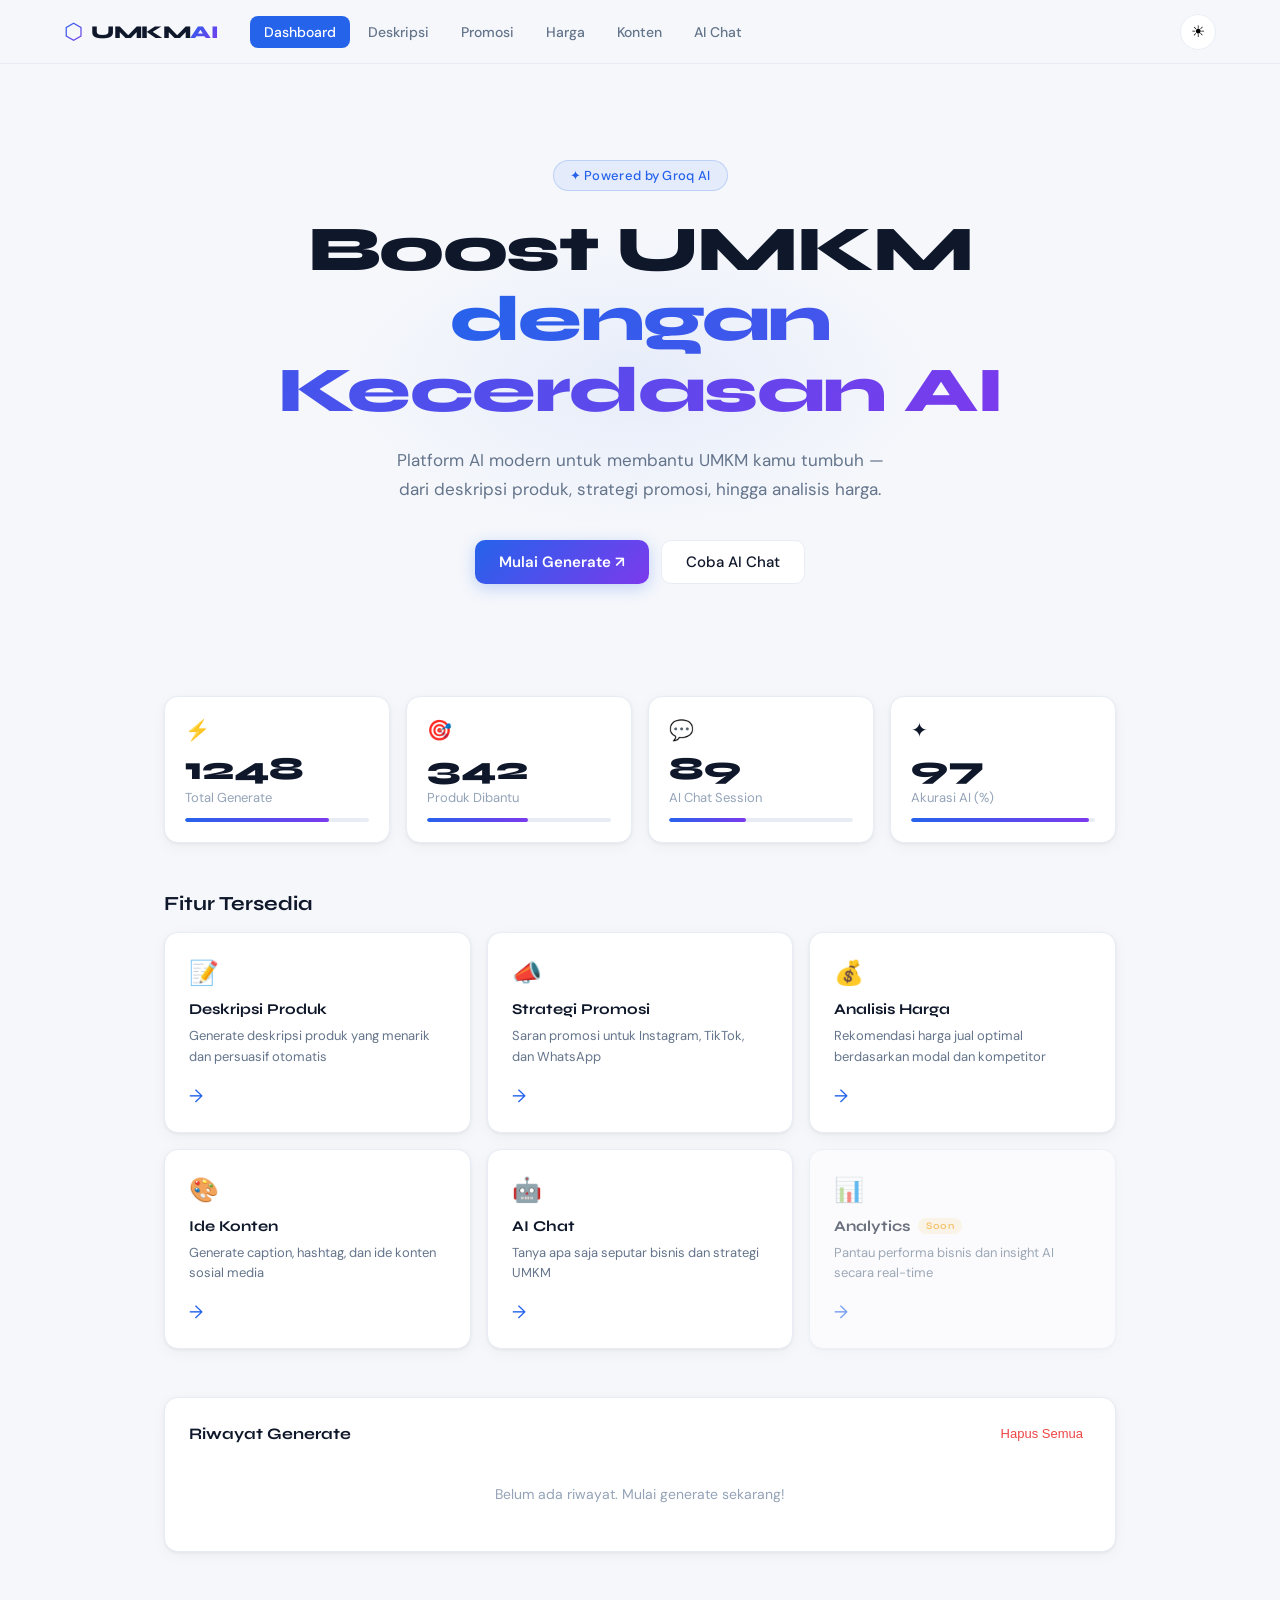
==== frontend/index.html @ 35f829e7 "first commit: UMKM AI Assistant" ====
<!DOCTYPE html>
<html lang="id" data-theme="light">
<head>
  <meta charset="UTF-8" />
  <meta name="viewport" content="width=device-width, initial-scale=1.0" />
  <title>UMKM AI — Platform AI untuk Bisnis Kamu</title>
  <link rel="preconnect" href="https://fonts.googleapis.com" />
  <link rel="preconnect" href="https://fonts.gstatic.com" crossorigin />
  <link href="https://fonts.googleapis.com/css2?family=Syne:wght@400;600;700;800&family=DM+Sans:wght@300;400;500;600&display=swap" rel="stylesheet" />
  <link rel="stylesheet" href="style.css" />
</head>
<body>

  <!-- NAVBAR -->
  <nav class="navbar" id="navbar">
    <div class="nav-inner">
      <div class="nav-logo">
        <span class="logo-icon">⬡</span>
        <span class="logo-text">UMKM<span class="logo-accent">AI</span></span>
      </div>

      <div class="nav-tabs">
        <button class="nav-tab active" data-section="dashboard" onclick="showSection('dashboard', this)">Dashboard</button>
        <button class="nav-tab" data-section="deskripsi" onclick="showSection('deskripsi', this)">Deskripsi</button>
        <button class="nav-tab" data-section="promosi" onclick="showSection('promosi', this)">Promosi</button>
        <button class="nav-tab" data-section="harga" onclick="showSection('harga', this)">Harga</button>
        <button class="nav-tab" data-section="konten" onclick="showSection('konten', this)">Konten</button>
        <button class="nav-tab" data-section="chat" onclick="showSection('chat', this)">AI Chat</button>
      </div>

      <div class="nav-actions">
        <button class="btn-dark-toggle" id="darkToggle" onclick="toggleDark()" title="Toggle dark mode">
          <span class="icon-sun">☀</span>
          <span class="icon-moon">☽</span>
        </button>
        <button class="btn-hamburger" id="hamburger" onclick="toggleMobileMenu()">
          <span></span><span></span><span></span>
        </button>
      </div>
    </div>

    <!-- Mobile menu -->
    <div class="mobile-menu" id="mobileMenu">
      <button class="nav-tab" data-section="dashboard" onclick="showSection('dashboard', this); toggleMobileMenu()">Dashboard</button>
      <button class="nav-tab" data-section="deskripsi" onclick="showSection('deskripsi', this); toggleMobileMenu()">Deskripsi</button>
      <button class="nav-tab" data-section="promosi" onclick="showSection('promosi', this); toggleMobileMenu()">Promosi</button>
      <button class="nav-tab" data-section="harga" onclick="showSection('harga', this); toggleMobileMenu()">Harga</button>
      <button class="nav-tab" data-section="konten" onclick="showSection('konten', this); toggleMobileMenu()">Konten</button>
      <button class="nav-tab" data-section="chat" onclick="showSection('chat', this); toggleMobileMenu()">AI Chat</button>
    </div>
  </nav>

  <!-- MAIN CONTENT -->
  <main class="main">

    <!-- ======================== DASHBOARD ======================== -->
    <section id="dashboard" class="section active">

      <!-- Hero -->
      <div class="hero">
        <div class="hero-badge">✦ Powered by Groq AI</div>
        <h1 class="hero-title">Boost UMKM<br/><span class="gradient-text">dengan Kecerdasan AI</span></h1>
        <p class="hero-sub">Platform AI modern untuk membantu UMKM kamu tumbuh — dari deskripsi produk, strategi promosi, hingga analisis harga.</p>
        <div class="hero-cta">
          <button class="btn-primary" onclick="showSection('deskripsi', document.querySelector('[data-section=deskripsi]'))">Mulai Generate ↗</button>
          <button class="btn-ghost" onclick="showSection('chat', document.querySelector('[data-section=chat]'))">Coba AI Chat</button>
        </div>
        <div class="hero-glow"></div>
      </div>

      <!-- Stats -->
      <div class="stats-grid">
        <div class="stat-card">
          <div class="stat-icon">⚡</div>
          <div class="stat-value" data-target="1248" id="stat1">0</div>
          <div class="stat-label">Total Generate</div>
          <div class="stat-bar"><div class="stat-fill" style="width:78%"></div></div>
        </div>
        <div class="stat-card">
          <div class="stat-icon">🎯</div>
          <div class="stat-value" data-target="342" id="stat2">0</div>
          <div class="stat-label">Produk Dibantu</div>
          <div class="stat-bar"><div class="stat-fill" style="width:55%"></div></div>
        </div>
        <div class="stat-card">
          <div class="stat-icon">💬</div>
          <div class="stat-value" data-target="89" id="stat3">0</div>
          <div class="stat-label">AI Chat Session</div>
          <div class="stat-bar"><div class="stat-fill" style="width:42%"></div></div>
        </div>
        <div class="stat-card">
          <div class="stat-icon">✦</div>
          <div class="stat-value" data-target="97" id="stat4">0</div>
          <div class="stat-label">Akurasi AI (%)</div>
          <div class="stat-bar"><div class="stat-fill" style="width:97%"></div></div>
        </div>
      </div>

      <!-- Feature cards -->
      <div class="features-title">Fitur Tersedia</div>
      <div class="features-grid">
        <div class="feature-card" onclick="showSection('deskripsi', document.querySelector('[data-section=deskripsi]'))">
          <div class="feature-icon">📝</div>
          <div class="feature-name">Deskripsi Produk</div>
          <div class="feature-desc">Generate deskripsi produk yang menarik dan persuasif otomatis</div>
          <div class="feature-arrow">→</div>
        </div>
        <div class="feature-card" onclick="showSection('promosi', document.querySelector('[data-section=promosi]'))">
          <div class="feature-icon">📣</div>
          <div class="feature-name">Strategi Promosi</div>
          <div class="feature-desc">Saran promosi untuk Instagram, TikTok, dan WhatsApp</div>
          <div class="feature-arrow">→</div>
        </div>
        <div class="feature-card" onclick="showSection('harga', document.querySelector('[data-section=harga]'))">
          <div class="feature-icon">💰</div>
          <div class="feature-name">Analisis Harga</div>
          <div class="feature-desc">Rekomendasi harga jual optimal berdasarkan modal dan kompetitor</div>
          <div class="feature-arrow">→</div>
        </div>
        <div class="feature-card" onclick="showSection('konten', document.querySelector('[data-section=konten]'))">
          <div class="feature-icon">🎨</div>
          <div class="feature-name">Ide Konten</div>
          <div class="feature-desc">Generate caption, hashtag, dan ide konten sosial media</div>
          <div class="feature-arrow">→</div>
        </div>
        <div class="feature-card" onclick="showSection('chat', document.querySelector('[data-section=chat]'))">
          <div class="feature-icon">🤖</div>
          <div class="feature-name">AI Chat</div>
          <div class="feature-desc">Tanya apa saja seputar bisnis dan strategi UMKM</div>
          <div class="feature-arrow">→</div>
        </div>
        <div class="feature-card coming">
          <div class="feature-icon">📊</div>
          <div class="feature-name">Analytics <span class="badge-soon">Soon</span></div>
          <div class="feature-desc">Pantau performa bisnis dan insight AI secara real-time</div>
          <div class="feature-arrow">→</div>
        </div>
      </div>

      <!-- History -->
      <div class="history-section">
        <div class="section-header">
          <div class="section-title">Riwayat Generate</div>
          <button class="btn-clear" onclick="clearHistory()">Hapus Semua</button>
        </div>
        <div id="historyList" class="history-list">
          <div class="history-empty">Belum ada riwayat. Mulai generate sekarang!</div>
        </div>
      </div>
    </section>

    <!-- ======================== DESKRIPSI PRODUK ======================== -->
    <section id="deskripsi" class="section">
      <div class="page-header">
        <div class="page-title">Generate Deskripsi Produk</div>
        <div class="page-sub">Buat deskripsi produk yang menarik dan persuasif dengan AI</div>
      </div>

      <div class="form-card">
        <div class="form-grid">
          <div class="form-group">
            <label class="form-label">Nama Produk <span class="req">*</span></label>
            <input class="form-input" id="dp-nama" type="text" placeholder="contoh: Keripik Tempe Pedas" />
          </div>
          <div class="form-group">
            <label class="form-label">Kategori <span class="req">*</span></label>
            <input class="form-input" id="dp-kategori" type="text" placeholder="contoh: Makanan Ringan" />
          </div>
        </div>
        <div class="form-group">
          <label class="form-label">Keunggulan Produk <span class="req">*</span></label>
          <textarea class="form-textarea" id="dp-keunggulan" placeholder="contoh: renyah, pedas level 1-5, tanpa pengawet, kemasan premium"></textarea>
        </div>
        <div class="form-grid">
          <div class="form-group">
            <label class="form-label">Target Pasar</label>
            <input class="form-input" id="dp-target" type="text" placeholder="contoh: Mahasiswa, ibu rumah tangga" />
          </div>
          <div class="form-group">
            <label class="form-label">Harga Jual</label>
            <input class="form-input" id="dp-harga" type="text" placeholder="contoh: Rp 15.000" />
          </div>
        </div>
        <div class="form-actions">
          <button class="btn-ghost" onclick="randomExample('deskripsi')">🎲 Contoh Random</button>
          <button class="btn-ghost" onclick="resetForm('deskripsi')">↺ Reset</button>
          <button class="btn-primary" id="dp-btn" onclick="generateDeskripsi()">✦ Generate AI</button>
        </div>
      </div>

      <div id="dp-result" class="result-card hidden">
        <div class="result-header">
          <div class="result-title">✦ Hasil AI</div>
          <div class="result-actions">
            <button class="btn-icon" onclick="copyResult('dp-output')" title="Copy">⎘</button>
            <button class="btn-icon" onclick="downloadResult('dp-output', 'deskripsi-produk')" title="Download">↓</button>
            <button class="btn-icon" onclick="generateDeskripsi()" title="Regenerate">↻</button>
          </div>
        </div>
        <div id="dp-output" class="result-output"></div>
      </div>
    </section>

    <!-- ======================== STRATEGI PROMOSI ======================== -->
    <section id="promosi" class="section">
      <div class="page-header">
        <div class="page-title">Strategi Promosi</div>
        <div class="page-sub">Dapatkan strategi promosi di Instagram, TikTok, dan WhatsApp</div>
      </div>

      <div class="form-card">
        <div class="form-grid">
          <div class="form-group">
            <label class="form-label">Nama Produk <span class="req">*</span></label>
            <input class="form-input" id="sp-nama" type="text" placeholder="contoh: Keripik Tempe Pedas" />
          </div>
          <div class="form-group">
            <label class="form-label">Target Pasar <span class="req">*</span></label>
            <input class="form-input" id="sp-target" type="text" placeholder="contoh: Mahasiswa usia 18-25 tahun" />
          </div>
        </div>
        <div class="form-grid">
          <div class="form-group">
            <label class="form-label">Budget Promosi <span class="req">*</span></label>
            <input class="form-input" id="sp-budget" type="text" placeholder="contoh: Rp 500.000/bulan" />
          </div>
          <div class="form-group">
            <label class="form-label">Platform Utama</label>
            <input class="form-input" id="sp-platform" type="text" placeholder="contoh: Instagram, TikTok" />
          </div>
        </div>
        <div class="form-actions">
          <button class="btn-ghost" onclick="randomExample('promosi')">🎲 Contoh Random</button>
          <button class="btn-ghost" onclick="resetForm('promosi')">↺ Reset</button>
          <button class="btn-primary" id="sp-btn" onclick="generatePromosi()">✦ Generate AI</button>
        </div>
      </div>

      <div id="sp-result" class="result-card hidden">
        <div class="result-header">
          <div class="result-title">✦ Hasil AI</div>
          <div class="result-actions">
            <button class="btn-icon" onclick="copyResult('sp-output')" title="Copy">⎘</button>
            <button class="btn-icon" onclick="downloadResult('sp-output', 'strategi-promosi')" title="Download">↓</button>
            <button class="btn-icon" onclick="generatePromosi()" title="Regenerate">↻</button>
          </div>
        </div>
        <div id="sp-output" class="result-output"></div>
      </div>
    </section>

    <!-- ======================== ANALISIS HARGA ======================== -->
    <section id="harga" class="section">
      <div class="page-header">
        <div class="page-title">Analisis Harga</div>
        <div class="page-sub">Rekomendasi harga jual yang optimal berdasarkan modal dan kompetitor</div>
      </div>

      <div class="form-card">
        <div class="form-group">
          <label class="form-label">Nama Produk <span class="req">*</span></label>
          <input class="form-input" id="ah-nama" type="text" placeholder="contoh: Keripik Tempe Pedas" />
        </div>
        <div class="form-grid">
          <div class="form-group">
            <label class="form-label">Modal per Unit (Rp) <span class="req">*</span></label>
            <input class="form-input" id="ah-modal" type="number" placeholder="contoh: 5000" />
          </div>
          <div class="form-group">
            <label class="form-label">Harga Kompetitor (Rp) <span class="req">*</span></label>
            <input class="form-input" id="ah-kompetitor" type="number" placeholder="contoh: 10000" />
          </div>
        </div>
        <div class="form-group">
          <label class="form-label">Keterangan Tambahan</label>
          <input class="form-input" id="ah-keterangan" type="text" placeholder="contoh: produk premium, target pasar menengah atas" />
        </div>
        <div class="form-actions">
          <button class="btn-ghost" onclick="randomExample('harga')">🎲 Contoh Random</button>
          <button class="btn-ghost" onclick="resetForm('harga')">↺ Reset</button>
          <button class="btn-primary" id="ah-btn" onclick="generateHarga()">✦ Analisis AI</button>
        </div>
      </div>

      <div id="ah-result" class="result-card hidden">
        <div class="result-header">
          <div class="result-title">✦ Hasil AI</div>
          <div class="result-actions">
            <button class="btn-icon" onclick="copyResult('ah-output')" title="Copy">⎘</button>
            <button class="btn-icon" onclick="downloadResult('ah-output', 'analisis-harga')" title="Download">↓</button>
            <button class="btn-icon" onclick="generateHarga()" title="Regenerate">↻</button>
          </div>
        </div>
        <div id="ah-output" class="result-output"></div>
      </div>
    </section>

    <!-- ======================== IDE KONTEN ======================== -->
    <section id="konten" class="section">
      <div class="page-header">
        <div class="page-title">Ide Konten & Caption</div>
        <div class="page-sub">Generate caption, hashtag, dan ide konten sosial media untuk produk kamu</div>
      </div>

      <div class="form-card">
        <div class="form-grid">
          <div class="form-group">
            <label class="form-label">Nama Produk <span class="req">*</span></label>
            <input class="form-input" id="ik-nama" type="text" placeholder="contoh: Keripik Tempe Pedas" />
          </div>
          <div class="form-group">
            <label class="form-label">Platform <span class="req">*</span></label>
            <input class="form-input" id="ik-platform" type="text" placeholder="contoh: Instagram, TikTok" />
          </div>
        </div>
        <div class="form-grid">
          <div class="form-group">
            <label class="form-label">Tone / Gaya Bahasa</label>
            <input class="form-input" id="ik-tone" type="text" placeholder="contoh: santai, profesional, lucu" />
          </div>
          <div class="form-group">
            <label class="form-label">Target Audiens</label>
            <input class="form-input" id="ik-audiens" type="text" placeholder="contoh: anak muda, ibu-ibu" />
          </div>
        </div>
        <div class="form-actions">
          <button class="btn-ghost" onclick="randomExample('konten')">🎲 Contoh Random</button>
          <button class="btn-ghost" onclick="resetForm('konten')">↺ Reset</button>
          <button class="btn-primary" id="ik-btn" onclick="generateKonten()">✦ Generate AI</button>
        </div>
      </div>

      <div id="ik-result" class="result-card hidden">
        <div class="result-header">
          <div class="result-title">✦ Hasil AI</div>
          <div class="result-actions">
            <button class="btn-icon" onclick="copyResult('ik-output')" title="Copy">⎘</button>
            <button class="btn-icon" onclick="downloadResult('ik-output', 'ide-konten')" title="Download">↓</button>
            <button class="btn-icon" onclick="generateKonten()" title="Regenerate">↻</button>
          </div>
        </div>
        <div id="ik-output" class="result-output"></div>
      </div>
    </section>

    <!-- ======================== AI CHAT ======================== -->
    <section id="chat" class="section">
      <div class="page-header">
        <div class="page-title">AI Chat Assistant</div>
        <div class="page-sub">Tanya apa saja seputar strategi bisnis dan UMKM</div>
      </div>

      <div class="chat-container">
        <div class="chat-messages" id="chatMessages">
          <div class="chat-bubble ai">
            <div class="bubble-icon">⬡</div>
            <div class="bubble-text">Halo! Saya AI Assistant untuk UMKM kamu. Tanya apa saja tentang bisnis, strategi, pemasaran, atau tips mengelola UMKM! 🚀</div>
          </div>
        </div>
        <div class="chat-input-area">
          <input class="chat-input" id="chatInput" type="text" placeholder="Tanya sesuatu tentang bisnis kamu..." onkeypress="if(event.key==='Enter') kirimChat()" />
          <button class="btn-send" onclick="kirimChat()">↗</button>
        </div>
      </div>
    </section>

  </main>

  <!-- Toast -->
  <div id="toast" class="toast"></div>

  <!-- Back to top -->
  <button class="back-to-top" id="backToTop" onclick="window.scrollTo({top:0,behavior:'smooth'})">↑</button>

  <script src="script.js"></script>
</body>
</html>
---- frontend/style.css ----
/* ============================================================
   UMKM AI — style.css
   ============================================================ */

/* --- CSS Variables --- */
:root {
  --primary: #2563eb;
  --primary-light: #3b82f6;
  --secondary: #7c3aed;
  --accent: #06b6d4;
  --success: #22c55e;
  --warning: #f59e0b;
  --danger: #ef4444;

  --bg: #f5f7fb;
  --bg-card: #ffffff;
  --bg-input: #f8fafc;
  --border: #e8edf5;
  --text: #0f172a;
  --text-sub: #64748b;
  --text-muted: #94a3b8;
  --shadow: 0 1px 3px rgba(0,0,0,.06), 0 4px 16px rgba(0,0,0,.04);
  --shadow-lg: 0 8px 32px rgba(37,99,235,.12);
  --gradient: linear-gradient(135deg, #2563eb, #7c3aed);
  --navbar-h: 64px;
  --radius: 14px;
  --radius-sm: 8px;
  --transition: .2s cubic-bezier(.4,0,.2,1);
}

[data-theme="dark"] {
  --bg: #0f172a;
  --bg-card: #1e293b;
  --bg-input: #263249;
  --border: #2d3f5a;
  --text: #f1f5f9;
  --text-sub: #94a3b8;
  --text-muted: #64748b;
  --shadow: 0 1px 3px rgba(0,0,0,.3), 0 4px 16px rgba(0,0,0,.2);
  --shadow-lg: 0 8px 32px rgba(37,99,235,.2);
}

/* --- Reset --- */
*, *::before, *::after { box-sizing: border-box; margin: 0; padding: 0; }

html { scroll-behavior: smooth; }

body {
  font-family: 'DM Sans', sans-serif;
  background: var(--bg);
  color: var(--text);
  min-height: 100vh;
  transition: background var(--transition), color var(--transition);
}

/* ============================================================
   NAVBAR
   ============================================================ */
.navbar {
  position: fixed;
  top: 0; left: 0; right: 0;
  z-index: 100;
  height: var(--navbar-h);
  background: rgba(245,247,251,.85);
  backdrop-filter: blur(16px);
  -webkit-backdrop-filter: blur(16px);
  border-bottom: 1px solid var(--border);
  transition: background var(--transition), border-color var(--transition);
}

[data-theme="dark"] .navbar {
  background: rgba(15,23,42,.85);
}

.navbar.scrolled {
  box-shadow: 0 2px 16px rgba(0,0,0,.08);
}

.nav-inner {
  max-width: 1200px;
  margin: 0 auto;
  padding: 0 24px;
  height: 100%;
  display: flex;
  align-items: center;
  gap: 32px;
}

/* Logo */
.nav-logo {
  display: flex;
  align-items: center;
  gap: 8px;
  flex-shrink: 0;
  text-decoration: none;
  cursor: default;
}

.logo-icon {
  font-size: 22px;
  background: var(--gradient);
  -webkit-background-clip: text;
  -webkit-text-fill-color: transparent;
  background-clip: text;
  line-height: 1;
}

.logo-text {
  font-family: 'Syne', sans-serif;
  font-weight: 800;
  font-size: 18px;
  color: var(--text);
  letter-spacing: -.5px;
}

.logo-accent {
  background: var(--gradient);
  -webkit-background-clip: text;
  -webkit-text-fill-color: transparent;
  background-clip: text;
}

/* Nav tabs */
.nav-tabs {
  display: flex;
  align-items: center;
  gap: 4px;
  flex: 1;
}

.nav-tab {
  font-family: 'DM Sans', sans-serif;
  font-size: 14px;
  font-weight: 500;
  color: var(--text-sub);
  background: none;
  border: none;
  padding: 7px 14px;
  border-radius: 8px;
  cursor: pointer;
  transition: all var(--transition);
  white-space: nowrap;
}

.nav-tab:hover {
  background: var(--border);
  color: var(--text);
}

.nav-tab.active {
  background: var(--primary);
  color: #fff;
}

/* Nav actions */
.nav-actions {
  display: flex;
  align-items: center;
  gap: 8px;
  flex-shrink: 0;
}

.btn-dark-toggle {
  width: 36px; height: 36px;
  border-radius: 50%;
  border: 1px solid var(--border);
  background: var(--bg-card);
  cursor: pointer;
  font-size: 16px;
  display: flex;
  align-items: center;
  justify-content: center;
  transition: all var(--transition);
  position: relative;
}

.btn-dark-toggle:hover { border-color: var(--primary); }

.icon-sun, .icon-moon {
  position: absolute;
  transition: opacity var(--transition), transform var(--transition);
}

.icon-moon { opacity: 0; transform: rotate(-90deg); }

[data-theme="dark"] .icon-sun { opacity: 0; transform: rotate(90deg); }
[data-theme="dark"] .icon-moon { opacity: 1; transform: rotate(0); }

/* Hamburger */
.btn-hamburger {
  display: none;
  flex-direction: column;
  gap: 5px;
  padding: 8px;
  background: none;
  border: none;
  cursor: pointer;
}

.btn-hamburger span {
  display: block;
  width: 20px; height: 2px;
  background: var(--text);
  border-radius: 2px;
  transition: all var(--transition);
}

/* Mobile menu */
.mobile-menu {
  display: none;
  flex-direction: column;
  padding: 12px 16px 16px;
  border-top: 1px solid var(--border);
  background: var(--bg-card);
  gap: 4px;
}

.mobile-menu.open { display: flex; }

/* ============================================================
   MAIN
   ============================================================ */
.main {
  max-width: 1000px;
  margin: 0 auto;
  padding: calc(var(--navbar-h) + 32px) 24px 64px;
}

/* Sections */
.section { display: none; }
.section.active { display: block; animation: fadeUp .3s ease; }

@keyframes fadeUp {
  from { opacity: 0; transform: translateY(12px); }
  to   { opacity: 1; transform: translateY(0); }
}

/* ============================================================
   HERO
   ============================================================ */
.hero {
  position: relative;
  text-align: center;
  padding: 64px 32px 80px;
  margin-bottom: 32px;
  overflow: hidden;
}

.hero-badge {
  display: inline-block;
  padding: 6px 16px;
  background: rgba(37,99,235,.08);
  border: 1px solid rgba(37,99,235,.2);
  border-radius: 100px;
  font-size: 13px;
  font-weight: 500;
  color: var(--primary);
  margin-bottom: 24px;
  letter-spacing: .3px;
}

.hero-title {
  font-family: 'Syne', sans-serif;
  font-size: clamp(36px, 6vw, 64px);
  font-weight: 800;
  line-height: 1.1;
  letter-spacing: -1.5px;
  margin-bottom: 20px;
}

.gradient-text {
  background: var(--gradient);
  -webkit-background-clip: text;
  -webkit-text-fill-color: transparent;
  background-clip: text;
}

.hero-sub {
  font-size: 17px;
  color: var(--text-sub);
  max-width: 520px;
  margin: 0 auto 36px;
  line-height: 1.7;
}

.hero-cta {
  display: flex;
  gap: 12px;
  justify-content: center;
  flex-wrap: wrap;
}

.hero-glow {
  position: absolute;
  top: 50%; left: 50%;
  transform: translate(-50%, -50%);
  width: 600px; height: 300px;
  background: radial-gradient(ellipse, rgba(37,99,235,.07) 0%, transparent 70%);
  pointer-events: none;
  z-index: -1;
}

/* ============================================================
   BUTTONS
   ============================================================ */
.btn-primary {
  display: inline-flex;
  align-items: center;
  gap: 6px;
  padding: 11px 24px;
  background: var(--gradient);
  color: #fff;
  border: none;
  border-radius: 10px;
  font-family: 'DM Sans', sans-serif;
  font-size: 15px;
  font-weight: 600;
  cursor: pointer;
  transition: all var(--transition);
  box-shadow: 0 4px 16px rgba(37,99,235,.25);
}

.btn-primary:hover {
  transform: translateY(-1px);
  box-shadow: 0 6px 24px rgba(37,99,235,.35);
}

.btn-primary:disabled {
  background: linear-gradient(135deg, #93c5fd, #c4b5fd);
  cursor: not-allowed;
  transform: none;
  box-shadow: none;
}

.btn-ghost {
  display: inline-flex;
  align-items: center;
  gap: 6px;
  padding: 11px 24px;
  background: var(--bg-card);
  color: var(--text);
  border: 1px solid var(--border);
  border-radius: 10px;
  font-family: 'DM Sans', sans-serif;
  font-size: 15px;
  font-weight: 500;
  cursor: pointer;
  transition: all var(--transition);
}

.btn-ghost:hover {
  border-color: var(--primary);
  color: var(--primary);
}

.btn-icon {
  width: 34px; height: 34px;
  display: inline-flex;
  align-items: center;
  justify-content: center;
  background: var(--bg-input);
  border: 1px solid var(--border);
  border-radius: 8px;
  font-size: 16px;
  cursor: pointer;
  transition: all var(--transition);
  color: var(--text-sub);
}

.btn-icon:hover {
  background: var(--primary);
  color: #fff;
  border-color: var(--primary);
}

.btn-clear {
  font-size: 13px;
  color: var(--danger);
  background: none;
  border: none;
  cursor: pointer;
  padding: 4px 8px;
  border-radius: 6px;
  transition: background var(--transition);
}

.btn-clear:hover { background: rgba(239,68,68,.08); }

/* ============================================================
   STATS
   ============================================================ */
.stats-grid {
  display: grid;
  grid-template-columns: repeat(4, 1fr);
  gap: 16px;
  margin-bottom: 48px;
}

.stat-card {
  background: var(--bg-card);
  border: 1px solid var(--border);
  border-radius: var(--radius);
  padding: 20px;
  transition: all var(--transition);
  box-shadow: var(--shadow);
}

.stat-card:hover {
  transform: translateY(-2px);
  box-shadow: var(--shadow-lg);
  border-color: rgba(37,99,235,.2);
}

.stat-icon { font-size: 20px; margin-bottom: 10px; }

.stat-value {
  font-family: 'Syne', sans-serif;
  font-size: 32px;
  font-weight: 800;
  color: var(--text);
  line-height: 1;
  margin-bottom: 4px;
}

.stat-label {
  font-size: 13px;
  color: var(--text-muted);
  margin-bottom: 12px;
}

.stat-bar {
  height: 4px;
  background: var(--border);
  border-radius: 2px;
  overflow: hidden;
}

.stat-fill {
  height: 100%;
  background: var(--gradient);
  border-radius: 2px;
  transition: width 1.2s cubic-bezier(.4,0,.2,1);
}

/* ============================================================
   FEATURES
   ============================================================ */
.features-title {
  font-family: 'Syne', sans-serif;
  font-size: 20px;
  font-weight: 700;
  margin-bottom: 16px;
}

.features-grid {
  display: grid;
  grid-template-columns: repeat(3, 1fr);
  gap: 16px;
  margin-bottom: 48px;
}

.feature-card {
  background: var(--bg-card);
  border: 1px solid var(--border);
  border-radius: var(--radius);
  padding: 24px;
  cursor: pointer;
  transition: all var(--transition);
  box-shadow: var(--shadow);
  position: relative;
  overflow: hidden;
}

.feature-card::before {
  content: '';
  position: absolute;
  inset: 0;
  background: var(--gradient);
  opacity: 0;
  transition: opacity var(--transition);
}

.feature-card:hover:not(.coming) {
  transform: translateY(-3px);
  border-color: rgba(37,99,235,.3);
  box-shadow: var(--shadow-lg);
}

.feature-card.coming { cursor: default; opacity: .6; }

.feature-icon { font-size: 24px; margin-bottom: 12px; }

.feature-name {
  font-family: 'Syne', sans-serif;
  font-size: 15px;
  font-weight: 700;
  margin-bottom: 8px;
  display: flex;
  align-items: center;
  gap: 8px;
}

.feature-desc {
  font-size: 13px;
  color: var(--text-sub);
  line-height: 1.6;
  margin-bottom: 16px;
}

.feature-arrow {
  font-size: 18px;
  color: var(--primary);
  transition: transform var(--transition);
}

.feature-card:hover:not(.coming) .feature-arrow { transform: translateX(4px); }

.badge-soon {
  font-size: 10px;
  font-weight: 600;
  background: rgba(245,158,11,.15);
  color: var(--warning);
  padding: 2px 8px;
  border-radius: 100px;
  letter-spacing: .5px;
}

/* ============================================================
   HISTORY
   ============================================================ */
.history-section {
  background: var(--bg-card);
  border: 1px solid var(--border);
  border-radius: var(--radius);
  padding: 24px;
  box-shadow: var(--shadow);
}

.section-header {
  display: flex;
  align-items: center;
  justify-content: space-between;
  margin-bottom: 16px;
}

.section-title {
  font-family: 'Syne', sans-serif;
  font-size: 16px;
  font-weight: 700;
}

.history-list { display: flex; flex-direction: column; gap: 10px; }

.history-empty {
  text-align: center;
  color: var(--text-muted);
  padding: 24px;
  font-size: 14px;
}

.history-item {
  display: flex;
  align-items: center;
  gap: 12px;
  padding: 12px 16px;
  background: var(--bg-input);
  border-radius: var(--radius-sm);
  border: 1px solid var(--border);
  transition: all var(--transition);
}

.history-item:hover { border-color: rgba(37,99,235,.2); }

.history-type {
  font-size: 11px;
  font-weight: 600;
  padding: 3px 10px;
  border-radius: 100px;
  background: rgba(37,99,235,.1);
  color: var(--primary);
  flex-shrink: 0;
}

.history-preview {
  font-size: 13px;
  color: var(--text-sub);
  flex: 1;
  overflow: hidden;
  text-overflow: ellipsis;
  white-space: nowrap;
}

.history-time {
  font-size: 11px;
  color: var(--text-muted);
  flex-shrink: 0;
}

/* ============================================================
   PAGE HEADER
   ============================================================ */
.page-header { margin-bottom: 28px; }

.page-title {
  font-family: 'Syne', sans-serif;
  font-size: 28px;
  font-weight: 800;
  letter-spacing: -.5px;
  margin-bottom: 6px;
}

.page-sub { font-size: 15px; color: var(--text-sub); }

/* ============================================================
   FORM
   ============================================================ */
.form-card {
  background: var(--bg-card);
  border: 1px solid var(--border);
  border-radius: var(--radius);
  padding: 28px;
  box-shadow: var(--shadow);
  margin-bottom: 24px;
}

.form-grid {
  display: grid;
  grid-template-columns: 1fr 1fr;
  gap: 16px;
}

.form-group { display: flex; flex-direction: column; gap: 8px; margin-bottom: 16px; }
.form-group:last-child { margin-bottom: 0; }

.form-label {
  font-size: 13px;
  font-weight: 600;
  color: var(--text);
  letter-spacing: .2px;
}

.req { color: var(--danger); }

.form-input, .form-textarea {
  width: 100%;
  padding: 11px 14px;
  background: var(--bg-input);
  border: 1.5px solid var(--border);
  border-radius: var(--radius-sm);
  font-family: 'DM Sans', sans-serif;
  font-size: 14px;
  color: var(--text);
  transition: all var(--transition);
  outline: none;
}

.form-input::placeholder, .form-textarea::placeholder { color: var(--text-muted); }

.form-input:focus, .form-textarea:focus {
  border-color: var(--primary);
  background: var(--bg-card);
  box-shadow: 0 0 0 3px rgba(37,99,235,.08);
}

.form-textarea { height: 100px; resize: vertical; }

.form-actions {
  display: flex;
  gap: 10px;
  align-items: center;
  justify-content: flex-end;
  padding-top: 8px;
  margin-top: 8px;
  border-top: 1px solid var(--border);
}

/* ============================================================
   RESULT
   ============================================================ */
.result-card {
  background: var(--bg-card);
  border: 1.5px solid var(--border);
  border-radius: var(--radius);
  overflow: hidden;
  box-shadow: var(--shadow);
  animation: fadeUp .3s ease;
}

.result-card.hidden { display: none; }

.result-header {
  display: flex;
  align-items: center;
  justify-content: space-between;
  padding: 16px 20px;
  border-bottom: 1px solid var(--border);
  background: var(--bg-input);
}

.result-title {
  font-family: 'Syne', sans-serif;
  font-size: 14px;
  font-weight: 700;
  background: var(--gradient);
  -webkit-background-clip: text;
  -webkit-text-fill-color: transparent;
  background-clip: text;
}

.result-actions { display: flex; gap: 8px; }

.result-output {
  padding: 24px;
  font-size: 14px;
  line-height: 1.8;
  color: var(--text);
  white-space: pre-wrap;
  min-height: 80px;
}

/* Typing cursor */
.result-output.typing::after {
  content: '|';
  animation: blink .7s infinite;
  color: var(--primary);
}

@keyframes blink {
  0%, 100% { opacity: 1; }
  50% { opacity: 0; }
}

/* Loading skeleton */
.skeleton {
  background: linear-gradient(90deg, var(--border) 25%, var(--bg-input) 50%, var(--border) 75%);
  background-size: 200% 100%;
  animation: shimmer 1.4s infinite;
  border-radius: 4px;
  height: 14px;
  margin-bottom: 10px;
}

.skeleton:last-child { width: 60%; }

@keyframes shimmer {
  0% { background-position: 200% 0; }
  100% { background-position: -200% 0; }
}

/* ============================================================
   CHAT
   ============================================================ */
.chat-container {
  background: var(--bg-card);
  border: 1px solid var(--border);
  border-radius: var(--radius);
  overflow: hidden;
  box-shadow: var(--shadow);
  display: flex;
  flex-direction: column;
  height: 520px;
}

.chat-messages {
  flex: 1;
  overflow-y: auto;
  padding: 24px;
  display: flex;
  flex-direction: column;
  gap: 16px;
}

.chat-messages::-webkit-scrollbar { width: 4px; }
.chat-messages::-webkit-scrollbar-track { background: transparent; }
.chat-messages::-webkit-scrollbar-thumb { background: var(--border); border-radius: 2px; }

.chat-bubble {
  display: flex;
  gap: 10px;
  max-width: 80%;
  animation: fadeUp .2s ease;
}

.chat-bubble.user {
  align-self: flex-end;
  flex-direction: row-reverse;
}

.bubble-icon {
  width: 32px; height: 32px;
  border-radius: 50%;
  background: var(--gradient);
  display: flex;
  align-items: center;
  justify-content: center;
  font-size: 14px;
  color: #fff;
  flex-shrink: 0;
}

.bubble-text {
  padding: 12px 16px;
  border-radius: 14px;
  font-size: 14px;
  line-height: 1.7;
  white-space: pre-wrap;
}

.chat-bubble.ai .bubble-text {
  background: var(--bg-input);
  border: 1px solid var(--border);
  border-top-left-radius: 4px;
  color: var(--text);
}

.chat-bubble.user .bubble-text {
  background: var(--gradient);
  color: #fff;
  border-bottom-right-radius: 4px;
}

/* Typing indicator */
.typing-dots {
  display: flex;
  gap: 4px;
  padding: 14px 16px;
}

.typing-dots span {
  width: 6px; height: 6px;
  background: var(--text-muted);
  border-radius: 50%;
  animation: dot .8s infinite;
}

.typing-dots span:nth-child(2) { animation-delay: .15s; }
.typing-dots span:nth-child(3) { animation-delay: .3s; }

@keyframes dot {
  0%, 80%, 100% { transform: scale(1); opacity: .4; }
  40% { transform: scale(1.3); opacity: 1; }
}

.chat-input-area {
  padding: 16px;
  border-top: 1px solid var(--border);
  display: flex;
  gap: 10px;
  background: var(--bg-input);
}

.chat-input {
  flex: 1;
  padding: 11px 16px;
  background: var(--bg-card);
  border: 1.5px solid var(--border);
  border-radius: 10px;
  font-family: 'DM Sans', sans-serif;
  font-size: 14px;
  color: var(--text);
  outline: none;
  transition: border-color var(--transition);
}

.chat-input:focus { border-color: var(--primary); }

.btn-send {
  width: 44px; height: 44px;
  border-radius: 10px;
  background: var(--gradient);
  border: none;
  color: #fff;
  font-size: 18px;
  cursor: pointer;
  transition: all var(--transition);
  display: flex;
  align-items: center;
  justify-content: center;
}

.btn-send:hover { transform: scale(1.05); box-shadow: 0 4px 16px rgba(37,99,235,.3); }

/* ============================================================
   TOAST
   ============================================================ */
.toast {
  position: fixed;
  bottom: 32px;
  left: 50%;
  transform: translateX(-50%) translateY(20px);
  background: var(--text);
  color: var(--bg);
  padding: 12px 24px;
  border-radius: 100px;
  font-size: 14px;
  font-weight: 500;
  opacity: 0;
  transition: all .3s ease;
  pointer-events: none;
  z-index: 200;
  white-space: nowrap;
}

.toast.show {
  opacity: 1;
  transform: translateX(-50%) translateY(0);
}

/* ============================================================
   BACK TO TOP
   ============================================================ */
.back-to-top {
  position: fixed;
  bottom: 32px;
  right: 32px;
  width: 40px; height: 40px;
  border-radius: 50%;
  background: var(--gradient);
  color: #fff;
  border: none;
  font-size: 18px;
  cursor: pointer;
  opacity: 0;
  transform: translateY(10px);
  transition: all var(--transition);
  z-index: 200;
  display: flex;
  align-items: center;
  justify-content: center;
}

.back-to-top.show { opacity: 1; transform: translateY(0); }
.back-to-top:hover { transform: translateY(-2px); }

/* ============================================================
   CUSTOM SCROLLBAR
   ============================================================ */
::-webkit-scrollbar { width: 6px; }
::-webkit-scrollbar-track { background: transparent; }
::-webkit-scrollbar-thumb { background: var(--border); border-radius: 3px; }
::-webkit-scrollbar-thumb:hover { background: var(--text-muted); }

/* ============================================================
   RESPONSIVE
   ============================================================ */
@media (max-width: 900px) {
  .stats-grid { grid-template-columns: repeat(2, 1fr); }
  .features-grid { grid-template-columns: repeat(2, 1fr); }
}

@media (max-width: 640px) {
  .nav-tabs { display: none; }
  .btn-hamburger { display: flex; }

  .main { padding: calc(var(--navbar-h) + 16px) 16px 48px; }

  .hero { padding: 40px 16px 56px; }
  .hero-title { font-size: 32px; }
  .hero-sub { font-size: 15px; }

  .stats-grid { grid-template-columns: repeat(2, 1fr); gap: 10px; }
  .features-grid { grid-template-columns: 1fr; }
  .form-grid { grid-template-columns: 1fr; }
  .form-actions { flex-wrap: wrap; }

  .chat-container { height: 420px; }
  .chat-bubble { max-width: 92%; }

  .back-to-top { bottom: 16px; right: 16px; }
  .toast { font-size: 13px; padding: 10px 18px; }
}
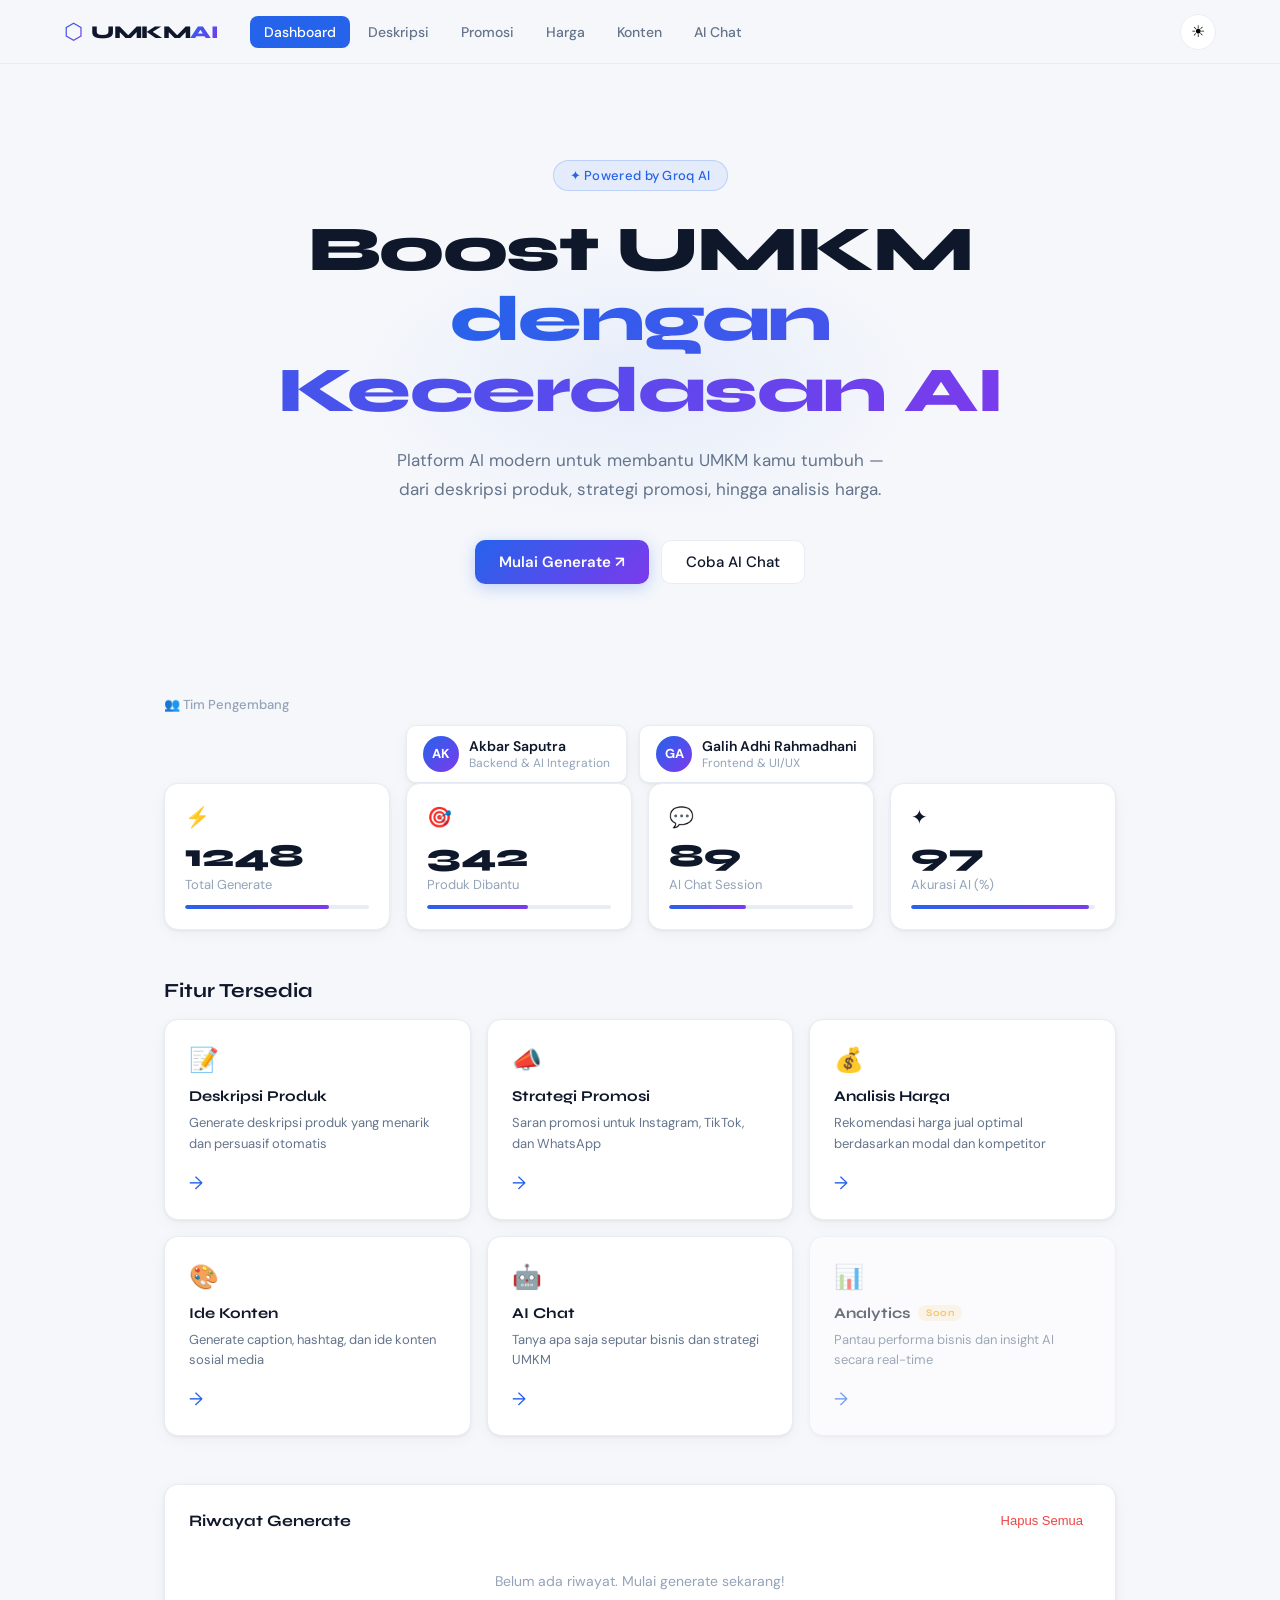
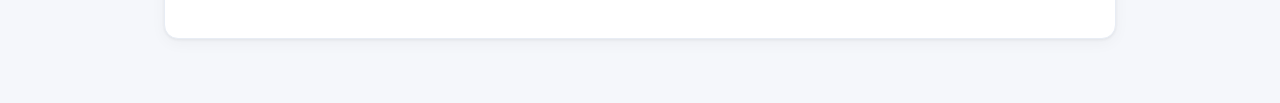
==== commit da8149ad: "update: nama perubahan" ====
--- a/frontend/index.html
+++ b/frontend/index.html
@@ -67,6 +67,26 @@
         </div>
         <div class="hero-glow"></div>
       </div>
+      <!-- Tim Pengembang -->
+        <div class="team-section">
+          <div class="team-label">👥 Tim Pengembang</div>
+          <div class="team-members">
+            <div class="team-card">
+              <div class="team-avatar">AK</div>
+              <div class="team-info">
+                <div class="team-name">Akbar Saputra</div>
+                <div class="team-role">Backend & AI Integration</div>
+              </div>
+            </div>
+            <div class="team-card">
+              <div class="team-avatar">GA</div>
+              <div class="team-info">
+                <div class="team-name">Galih Adhi Rahmadhani</div>
+                <div class="team-role">Frontend & UI/UX</div>
+              </div>
+            </div>
+          </div>
+        </div>
 
       <!-- Stats -->
       <div class="stats-grid">
--- a/frontend/style.css
+++ b/frontend/style.css
@@ -968,4 +968,57 @@
 
   .back-to-top { bottom: 16px; right: 16px; }
   .toast { font-size: 13px; padding: 10px 18px; }
+}
+.team-section {
+  margin-top: 32px;
+}
+
+.team-label {
+  font-size: 13px;
+  color: var(--text-muted);
+  margin-bottom: 12px;
+  font-weight: 500;
+}
+
+.team-members {
+  display: flex;
+  gap: 12px;
+  justify-content: center;
+  flex-wrap: wrap;
+}
+
+.team-card {
+  display: flex;
+  align-items: center;
+  gap: 10px;
+  background: var(--bg-card);
+  border: 1px solid var(--border);
+  border-radius: 10px;
+  padding: 10px 16px;
+  box-shadow: var(--shadow);
+}
+
+.team-avatar {
+  width: 36px;
+  height: 36px;
+  border-radius: 50%;
+  background: var(--gradient);
+  color: #fff;
+  font-size: 13px;
+  font-weight: 700;
+  display: flex;
+  align-items: center;
+  justify-content: center;
+  flex-shrink: 0;
+}
+
+.team-name {
+  font-size: 14px;
+  font-weight: 600;
+  color: var(--text);
+}
+
+.team-role {
+  font-size: 12px;
+  color: var(--text-muted);
 }
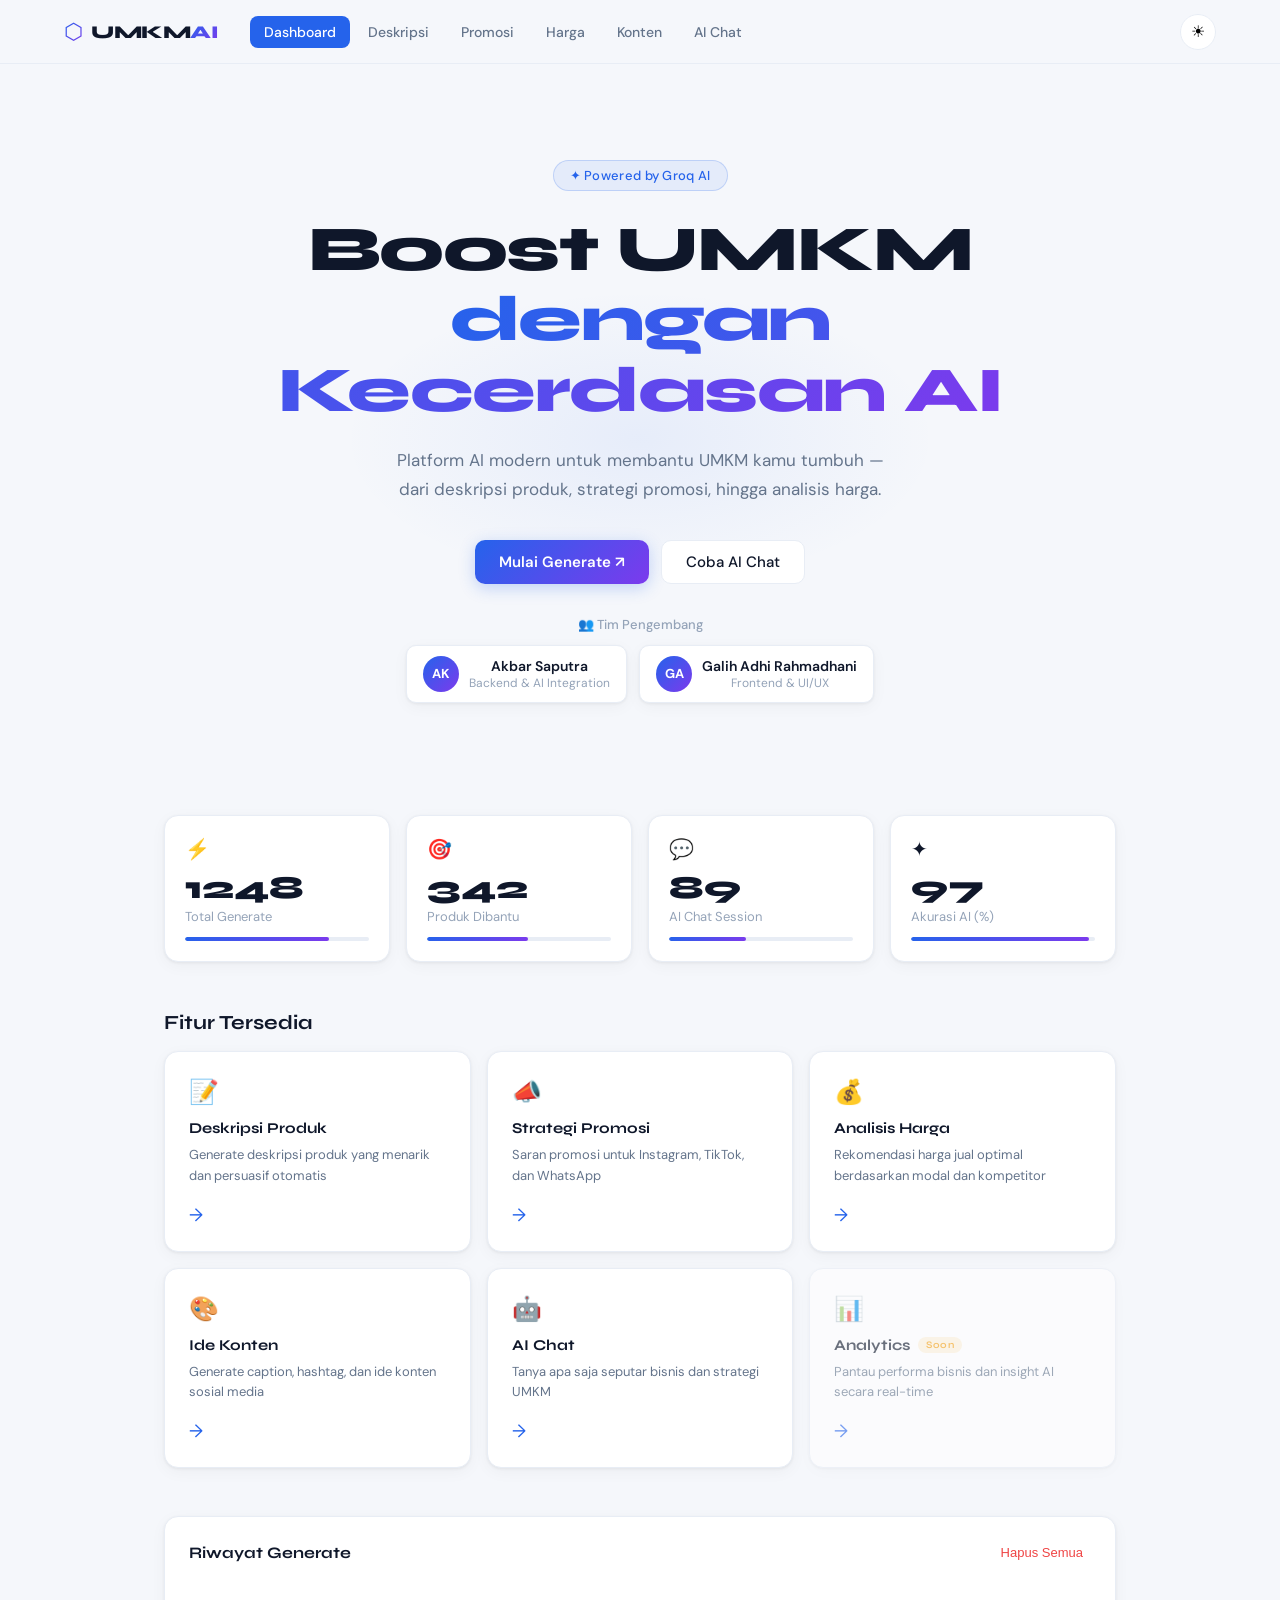
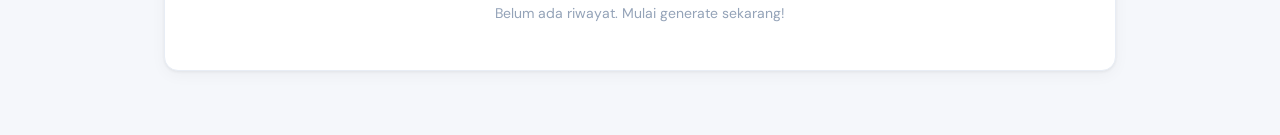
==== commit 3cf84f80: "add team section" ====
--- a/frontend/index.html
+++ b/frontend/index.html
@@ -65,9 +65,7 @@
           <button class="btn-primary" onclick="showSection('deskripsi', document.querySelector('[data-section=deskripsi]'))">Mulai Generate ↗</button>
           <button class="btn-ghost" onclick="showSection('chat', document.querySelector('[data-section=chat]'))">Coba AI Chat</button>
         </div>
-        <div class="hero-glow"></div>
-      </div>
-      <!-- Tim Pengembang -->
+              <!-- Tim Pengembang -->
         <div class="team-section">
           <div class="team-label">👥 Tim Pengembang</div>
           <div class="team-members">
@@ -87,6 +85,9 @@
             </div>
           </div>
         </div>
+        <div class="hero-glow"></div>
+      </div>
+      
 
       <!-- Stats -->
       <div class="stats-grid">
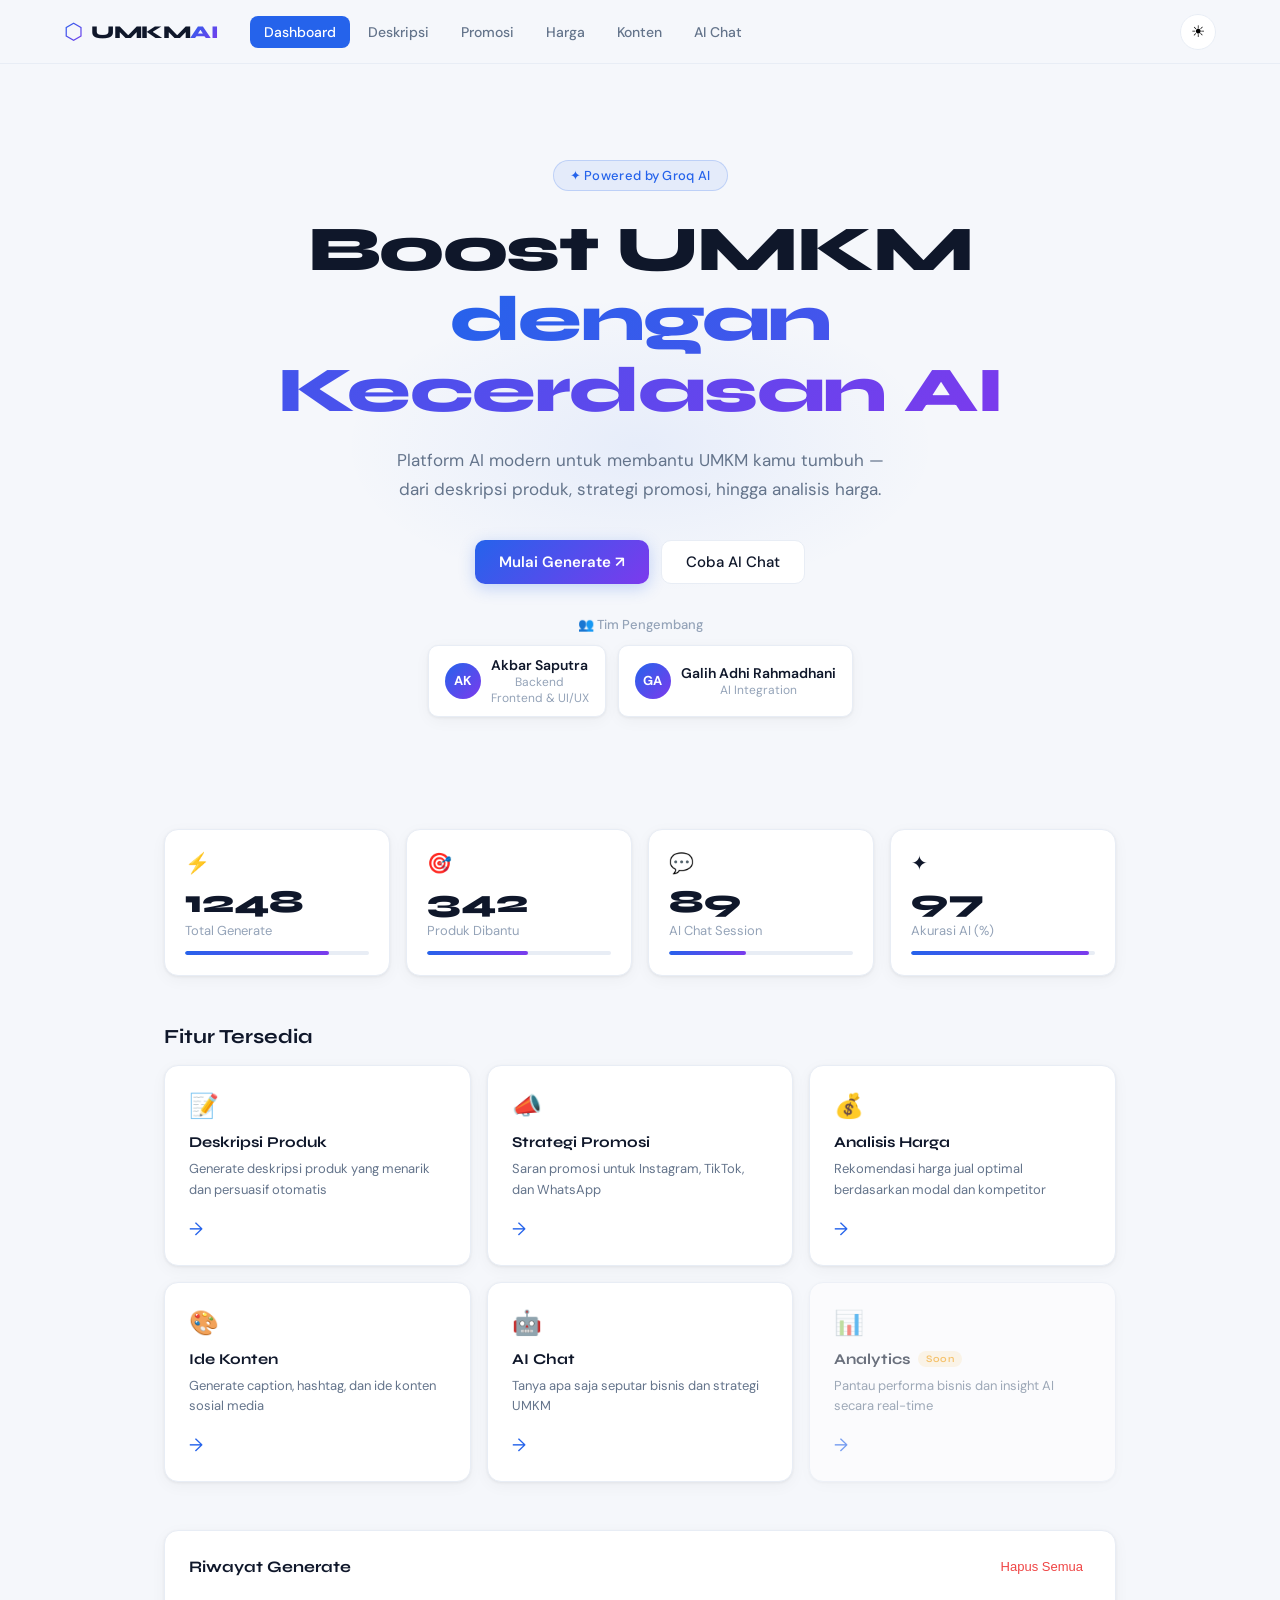
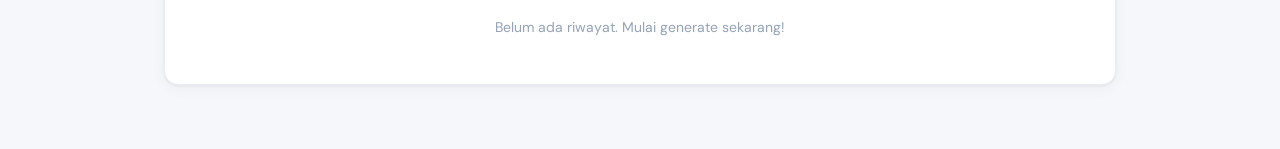
==== commit 59afe433: "redesign team section" ====
--- a/frontend/index.html
+++ b/frontend/index.html
@@ -73,14 +73,15 @@
               <div class="team-avatar">AK</div>
               <div class="team-info">
                 <div class="team-name">Akbar Saputra</div>
-                <div class="team-role">Backend & AI Integration</div>
+                <div class="team-role">Backend </div>
+                <div class="team-role">Frontend & UI/UX</div>
               </div>
             </div>
             <div class="team-card">
               <div class="team-avatar">GA</div>
               <div class="team-info">
                 <div class="team-name">Galih Adhi Rahmadhani</div>
-                <div class="team-role">Frontend & UI/UX</div>
+                <div class="team-role"> AI Integration</div>
               </div>
             </div>
           </div>
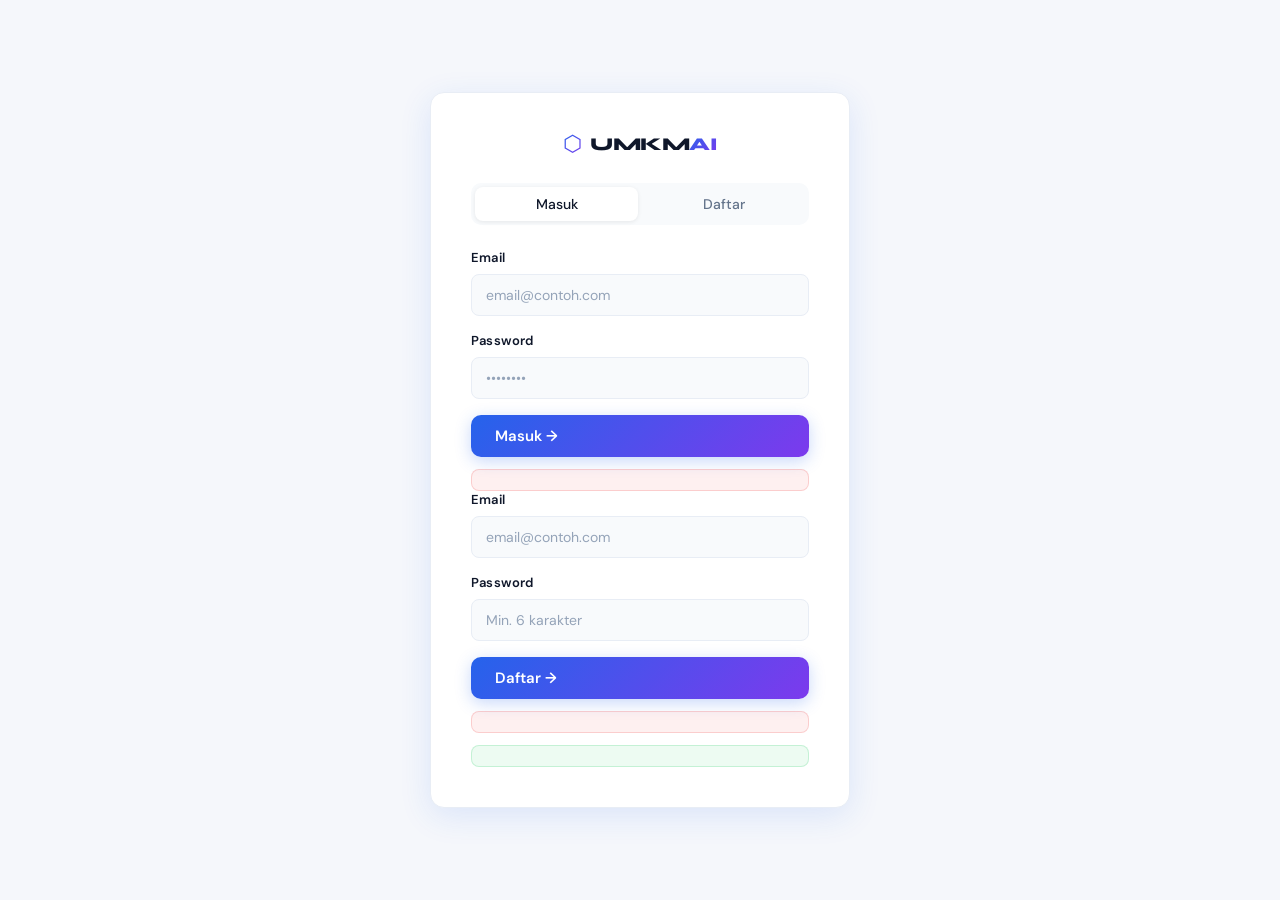
==== commit 9571e305: "add login feature with supabase auth" ====
--- a/frontend/index.html
+++ b/frontend/index.html
@@ -51,6 +51,49 @@
   </nav>
 
   <!-- MAIN CONTENT -->
+   <!-- LOGIN PAGE -->
+  <div id="loginPage" class="login-page">
+    <div class="login-card">
+      <div class="login-logo">
+        <span class="logo-icon">⬡</span>
+        <span class="logo-text">UMKM<span class="logo-accent">AI</span></span>
+      </div>
+
+      <div class="login-tabs">
+        <button class="login-tab active" onclick="switchAuthTab('login', this)">Masuk</button>
+        <button class="login-tab" onclick="switchAuthTab('register', this)">Daftar</button>
+      </div>
+
+      <!-- Form Login -->
+      <div id="formLogin">
+        <div class="form-group">
+          <label class="form-label">Email</label>
+          <input class="form-input" id="login-email" type="email" placeholder="email@contoh.com" />
+        </div>
+        <div class="form-group">
+          <label class="form-label">Password</label>
+          <input class="form-input" id="login-password" type="password" placeholder="••••••••" />
+        </div>
+        <button class="btn-primary" style="width:100%" onclick="doLogin()">Masuk →</button>
+        <div id="login-error" class="auth-error hidden"></div>
+      </div>
+
+      <!-- Form Register -->
+      <div id="formRegister" class="hidden">
+        <div class="form-group">
+          <label class="form-label">Email</label>
+          <input class="form-input" id="reg-email" type="email" placeholder="email@contoh.com" />
+        </div>
+        <div class="form-group">
+          <label class="form-label">Password</label>
+          <input class="form-input" id="reg-password" type="password" placeholder="Min. 6 karakter" />
+        </div>
+        <button class="btn-primary" style="width:100%" onclick="doRegister()">Daftar →</button>
+        <div id="reg-error" class="auth-error hidden"></div>
+        <div id="reg-success" class="auth-success hidden"></div>
+      </div>
+    </div>
+  </div>
   <main class="main">
 
     <!-- ======================== DASHBOARD ======================== -->
--- a/frontend/style.css
+++ b/frontend/style.css
@@ -1021,4 +1021,86 @@
 .team-role {
   font-size: 12px;
   color: var(--text-muted);
+}
+/* ============================================================
+   LOGIN PAGE
+   ============================================================ */
+.login-page {
+  position: fixed;
+  inset: 0;
+  background: var(--bg);
+  display: flex;
+  align-items: center;
+  justify-content: center;
+  z-index: 999;
+  padding: 24px;
+}
+
+.login-page.hidden { display: none; }
+
+.login-card {
+  background: var(--bg-card);
+  border: 1px solid var(--border);
+  border-radius: var(--radius);
+  padding: 40px;
+  width: 100%;
+  max-width: 420px;
+  box-shadow: var(--shadow-lg);
+}
+
+.login-logo {
+  display: flex;
+  align-items: center;
+  gap: 8px;
+  justify-content: center;
+  margin-bottom: 28px;
+}
+
+.login-tabs {
+  display: flex;
+  gap: 4px;
+  background: var(--bg-input);
+  border-radius: 10px;
+  padding: 4px;
+  margin-bottom: 24px;
+}
+
+.login-tab {
+  flex: 1;
+  padding: 8px;
+  border: none;
+  border-radius: 8px;
+  background: none;
+  font-family: 'DM Sans', sans-serif;
+  font-size: 14px;
+  font-weight: 500;
+  color: var(--text-sub);
+  cursor: pointer;
+  transition: all var(--transition);
+}
+
+.login-tab.active {
+  background: var(--bg-card);
+  color: var(--text);
+  box-shadow: 0 1px 4px rgba(0,0,0,.08);
+}
+
+.auth-error {
+  margin-top: 12px;
+  padding: 10px 14px;
+  background: rgba(239,68,68,.08);
+  border: 1px solid rgba(239,68,68,.2);
+  border-radius: 8px;
+  font-size: 13px;
+  color: var(--danger);
+}
+
+.auth-success {
+  margin-top: 12px;
+  padding: 10px 14px;
+  background: rgba(34,197,94,.08);
+  border: 1px solid rgba(34,197,94,.2);
+  border-radius: 8px;
+  font-size: 13px;
+  color: var(--success);
 }
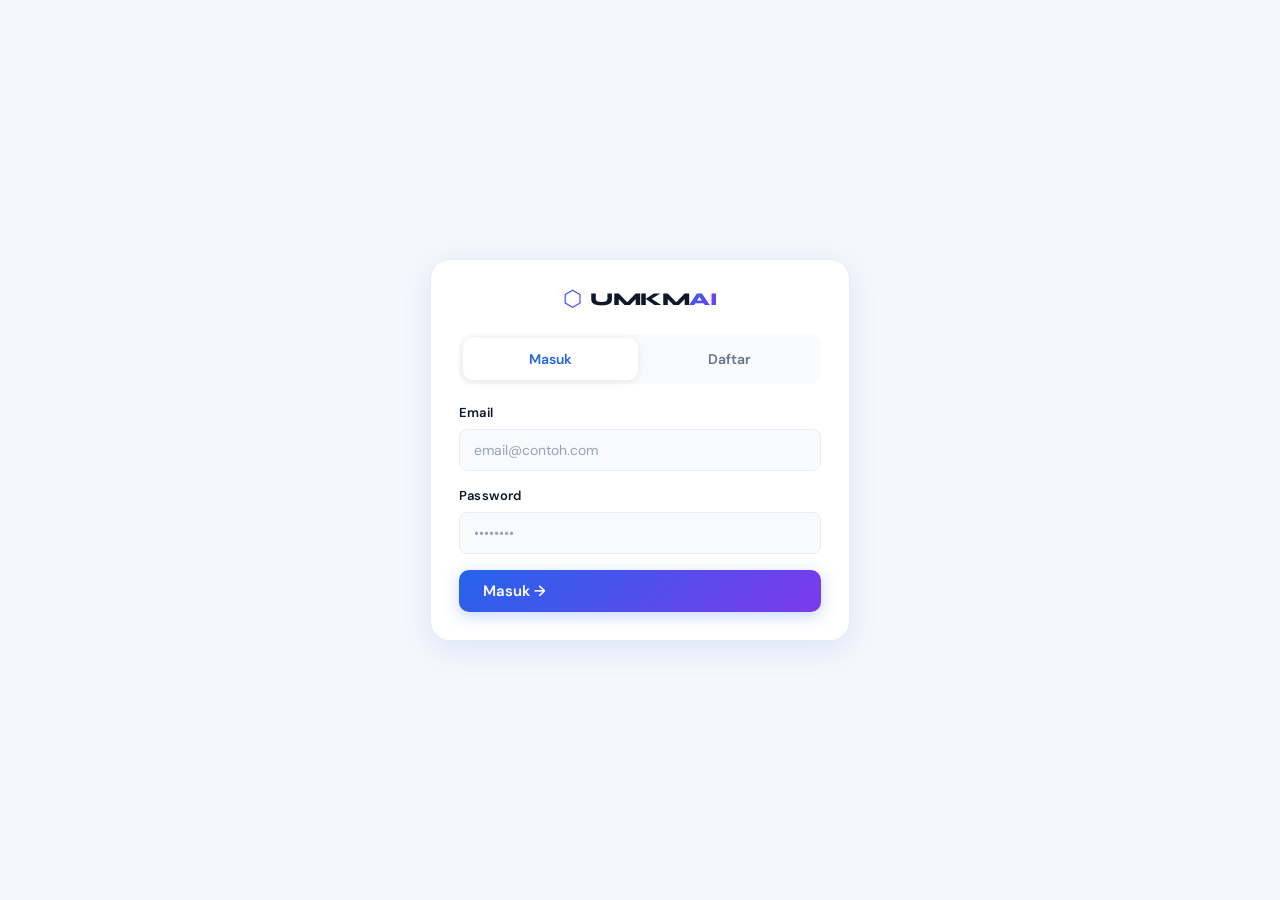
==== commit 2121d91a: "improve login ui and mobile responsive" ====
--- a/frontend/index.html
+++ b/frontend/index.html
@@ -47,6 +47,9 @@
       <button class="nav-tab" data-section="harga" onclick="showSection('harga', this); toggleMobileMenu()">Harga</button>
       <button class="nav-tab" data-section="konten" onclick="showSection('konten', this); toggleMobileMenu()">Konten</button>
       <button class="nav-tab" data-section="chat" onclick="showSection('chat', this); toggleMobileMenu()">AI Chat</button>
+      <button class="nav-tab" onclick="doLogout()">
+  Keluar
+</button>
     </div>
   </nav>
 
--- a/frontend/style.css
+++ b/frontend/style.css
@@ -1103,4 +1103,146 @@
   border-radius: 8px;
   font-size: 13px;
   color: var(--success);
+}
+/* =========================
+   LOGIN MOBILE IMPROVEMENT
+   ========================= */
+
+.hidden{
+  display:none !important;
+}
+
+.login-page{
+  min-height:100vh;
+  padding:20px;
+  display:flex;
+  align-items:center;
+  justify-content:center;
+}
+
+.login-card{
+  width:100%;
+  max-width:420px;
+  background:var(--bg-card);
+  border:1px solid var(--border);
+  border-radius:20px;
+  padding:28px;
+  box-shadow:var(--shadow-lg);
+}
+
+.login-logo{
+  text-align:center;
+  margin-bottom:24px;
+}
+
+.login-tabs{
+  display:flex;
+  background:var(--bg-input);
+  padding:4px;
+  border-radius:12px;
+  margin-bottom:20px;
+}
+
+.login-tab{
+  flex:1;
+  border:none;
+  background:none;
+  padding:12px;
+  border-radius:10px;
+  cursor:pointer;
+  font-weight:600;
+}
+
+.login-tab.active{
+  background:#fff;
+  color:#2563eb;
+  box-shadow:0 2px 8px rgba(0,0,0,.08);
+}
+
+.auth-error{
+  margin-top:12px;
+  padding:12px;
+  border-radius:10px;
+  background:#fee2e2;
+  color:#b91c1c;
+  font-size:14px;
+}
+
+.auth-success{
+  margin-top:12px;
+  padding:12px;
+  border-radius:10px;
+  background:#dcfce7;
+  color:#166534;
+  font-size:14px;
+}
+
+/* =========================
+   MOBILE
+   ========================= */
+
+@media(max-width:768px){
+
+  .login-page{
+    padding:16px;
+  }
+
+  .login-card{
+    max-width:100%;
+    padding:20px;
+  }
+
+  .nav-inner{
+    padding:0 14px;
+  }
+
+  .nav-logo .logo-text{
+    font-size:16px;
+  }
+
+  #userEmail{
+    display:none;
+  }
+
+  .btn-ghost{
+    padding:10px 14px;
+    font-size:13px;
+  }
+
+  .form-card{
+    padding:18px;
+  }
+
+  .page-title{
+    font-size:24px;
+  }
+
+  .hero-title{
+    font-size:28px;
+  }
+
+  .team-members{
+    flex-direction:column;
+  }
+
+  .team-card{
+    width:100%;
+  }
+
+  .result-output{
+    padding:16px;
+    font-size:13px;
+  }
+
+  .chat-container{
+    height:65vh;
+  }
+
+  .chat-input-area{
+    flex-direction:column;
+  }
+
+  .btn-send{
+    width:100%;
+  }
 }
